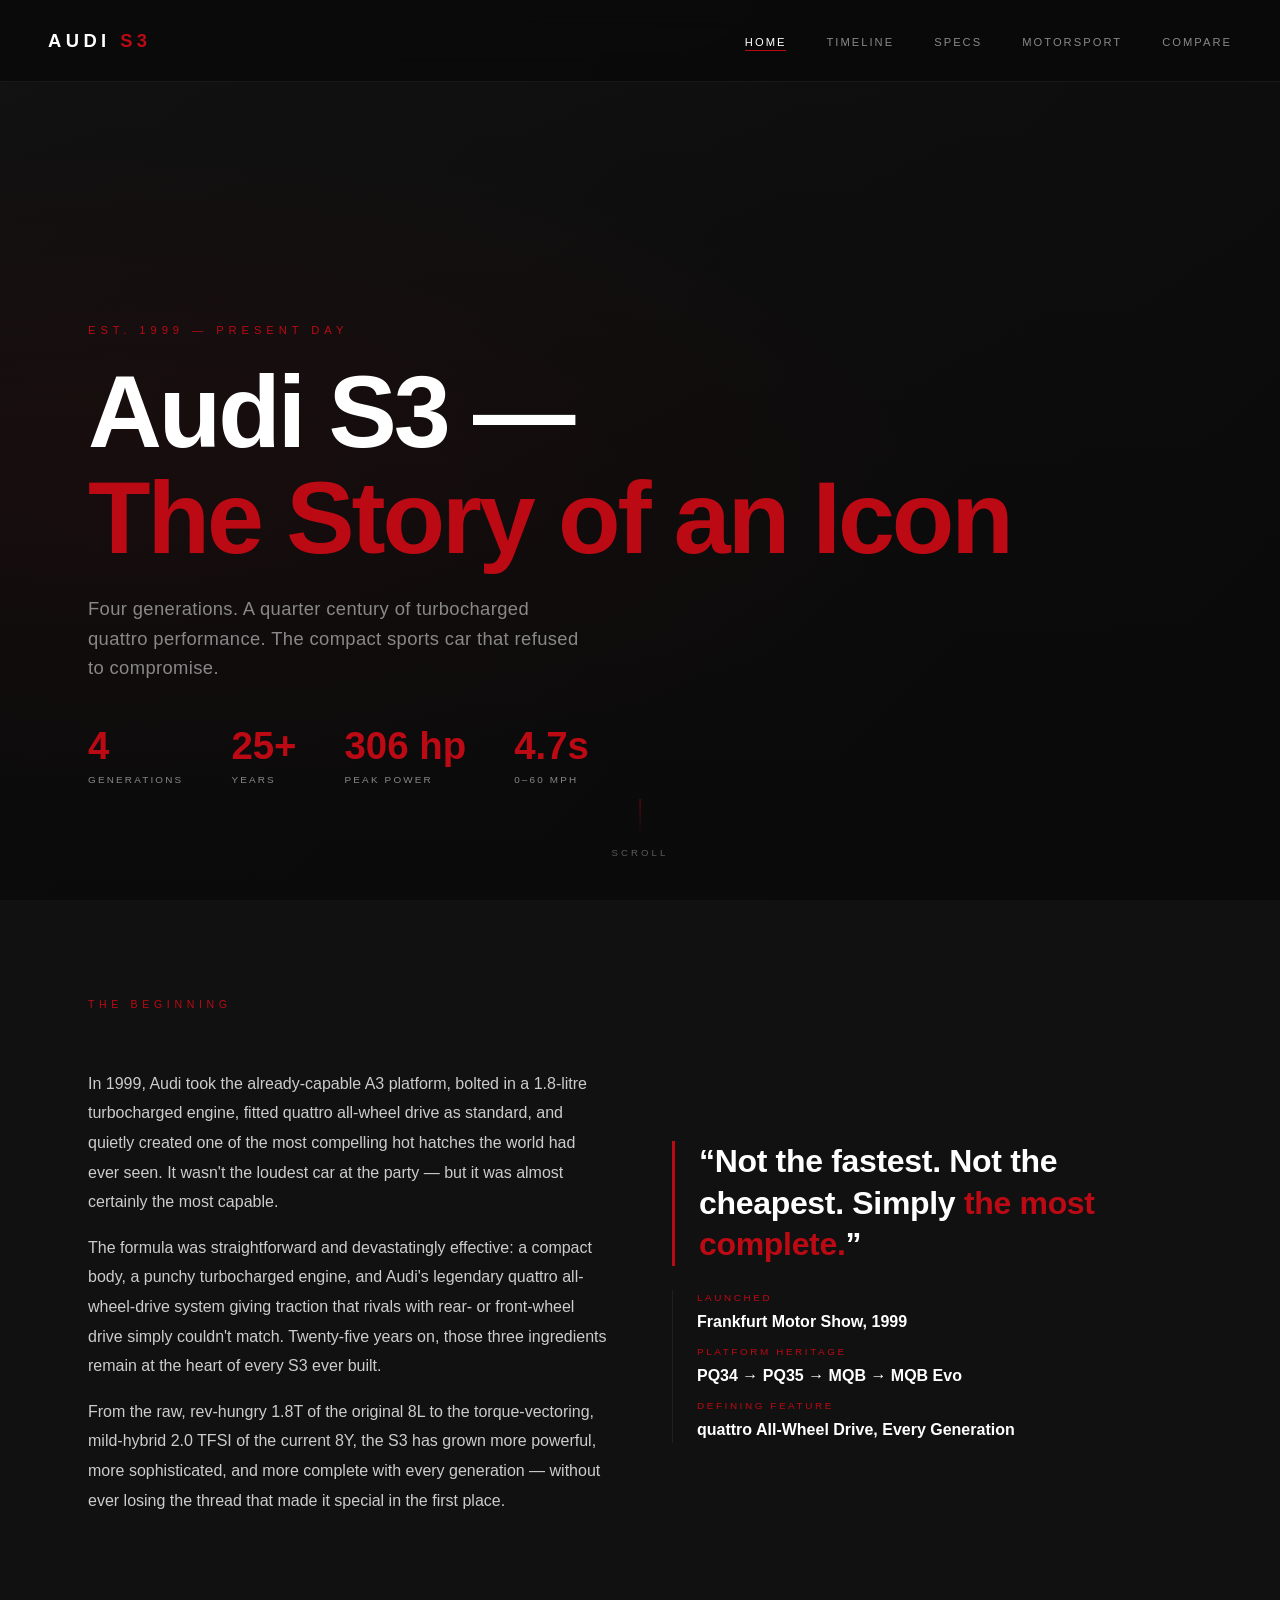
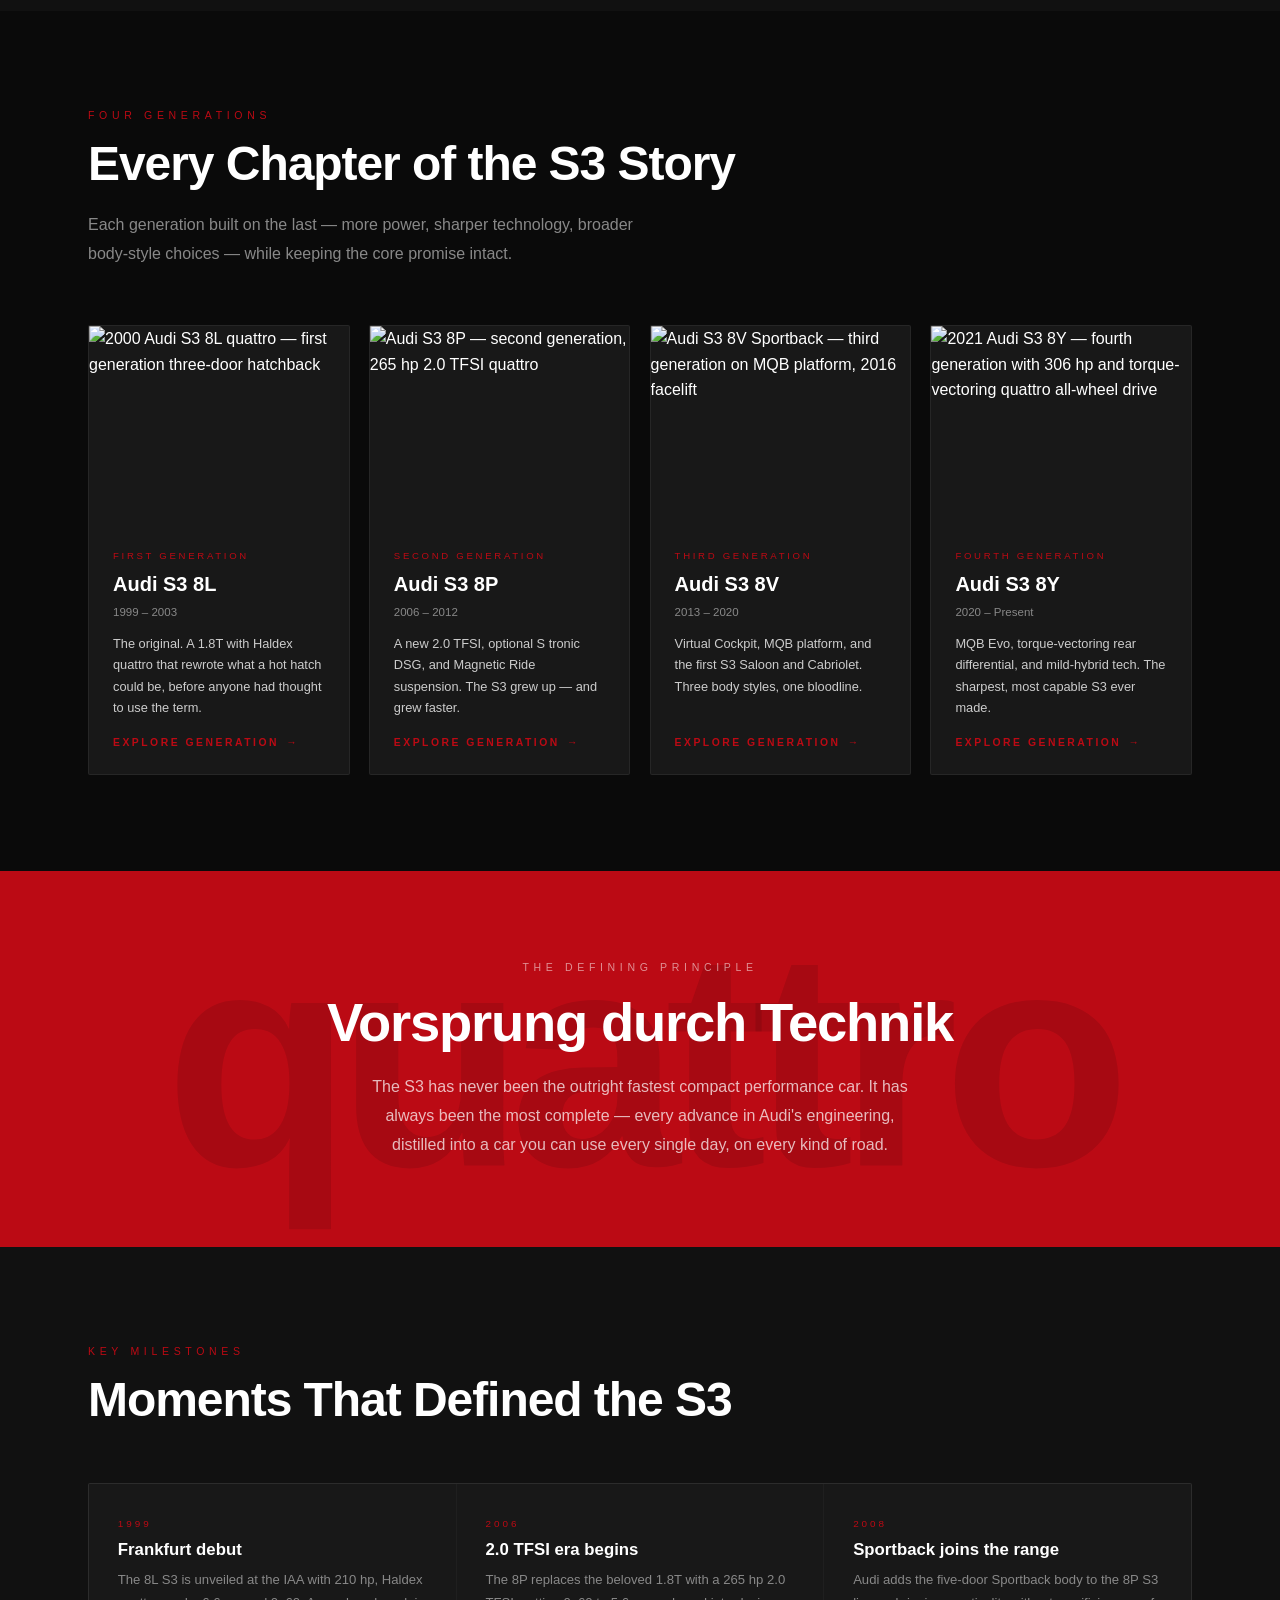
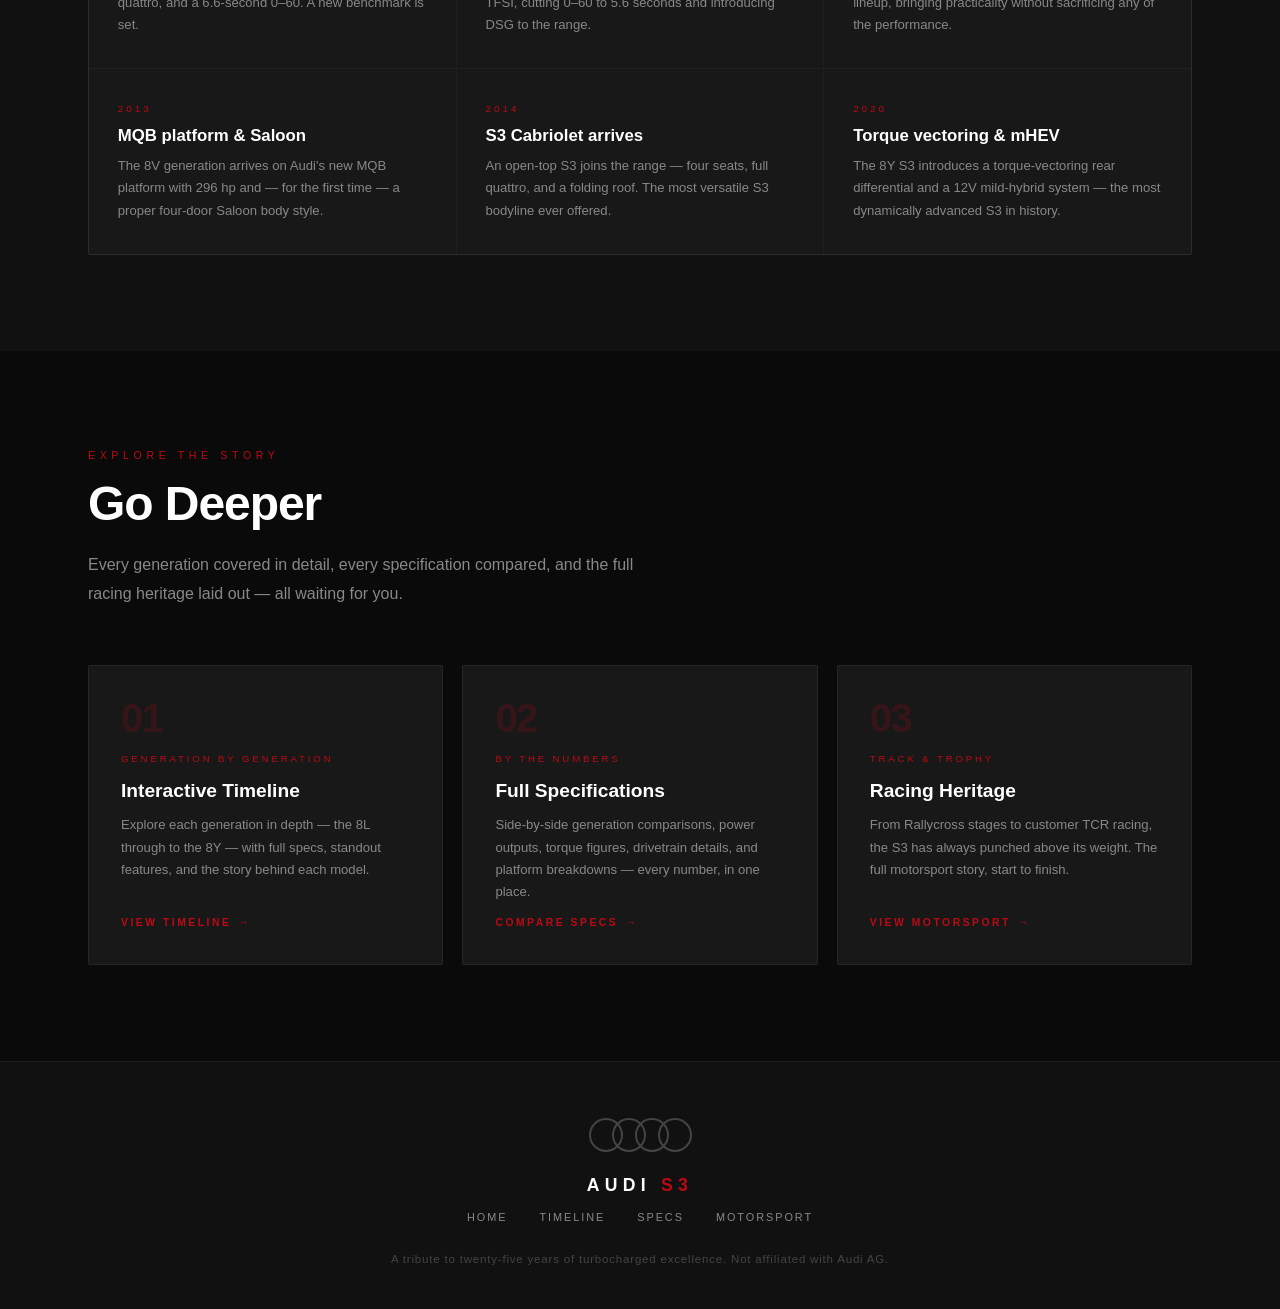
==== index.html @ 325605f8 "Initial upload" ====
<!DOCTYPE html>
<html lang="en">
<head>
  <meta charset="UTF-8" />
  <meta name="viewport" content="width=device-width, initial-scale=1.0" />
  <title>Audi S3 — The Story of an Icon</title>
  <meta name="description" content="Twenty-five years of turbocharged excellence. The complete history of the Audi S3 from the original 8L to the current 8Y generation." />
  <link rel="stylesheet" href="style.css" />
</head>
<body>

  <!-- ── Scroll Progress ── -->
  <div class="scroll-bar" id="scrollBar"></div>

  <!-- ── Navigation ── -->
  <nav class="nav" id="nav">
    <a href="index.html" class="nav-logo">Audi <span>S3</span></a>
    <ul class="nav-links">
      <li><a href="index.html">Home</a></li>
      <li><a href="timeline.html">Timeline</a></li>
      <li><a href="specs.html">Specs</a></li>
      <li><a href="motorsport.html">Motorsport</a></li>
      <li><a href="compare.html">Compare</a></li>
    </ul>
    <button class="nav-burger" id="burger" aria-label="Open navigation menu">
      <span></span><span></span><span></span>
    </button>
  </nav>

  <!-- ── Mobile Nav ── -->
  <div class="mobile-nav" id="mobileNav" role="dialog" aria-label="Navigation menu">
    <a href="index.html">Home</a>
    <a href="timeline.html">Timeline</a>
    <a href="specs.html">Specs</a>
    <a href="motorsport.html">Motorsport</a>
    <a href="compare.html">Compare</a>
  </div>

  <main>

    <!-- ══════════════════════════════════════════
         HERO
    ══════════════════════════════════════════ -->
    <section class="hero" aria-label="Hero section">

      <div class="hero-img-wrap">
        <img src="https://upload.wikimedia.org/wikipedia/commons/1/1f/Audi_S3_8Y_IMG_4079.jpg"
          alt="Audi S3 8Y — fourth-generation S3 photographed in profile, showing the sharp bodywork and muscular stance of the current model" />
      </div>

      <div class="hero-bg"></div>

      <div class="hero-content">
        <p class="hero-eyebrow">Est. 1999 &mdash; Present Day</p>
        <h1 class="hero-title">
          Audi S3 &mdash;<br>
          <em>The Story of an Icon</em>
        </h1>
        <p class="hero-sub">
          Four generations. A quarter century of turbocharged quattro performance.
          The compact sports car that refused to compromise.
        </p>
        <div class="hero-stats">
          <div class="stat">
            <span class="stat-val" data-count="4" data-suffix="">4</span>
            <span class="stat-lbl">Generations</span>
          </div>
          <div class="stat">
            <span class="stat-val">25+</span>
            <span class="stat-lbl">Years</span>
          </div>
          <div class="stat">
            <span class="stat-val" data-count="306" data-suffix=" hp">306 hp</span>
            <span class="stat-lbl">Peak Power</span>
          </div>
          <div class="stat">
            <span class="stat-val" data-count="4.7" data-suffix="s">4.7s</span>
            <span class="stat-lbl">0&ndash;60 mph</span>
          </div>
        </div>
      </div>

      <div class="hero-scroll" aria-hidden="true">
        <div class="hero-scroll-line"></div>
        Scroll
      </div>

    </section>


    <!-- ══════════════════════════════════════════
         INTRO
    ══════════════════════════════════════════ -->
    <section class="section section--dark">
      <div class="container">
        <div class="section-header">
          <p class="section-label">The Beginning</p>
        </div>
        <div class="intro-block">
          <div class="intro-text">
            <p>
              In 1999, Audi took the already-capable A3 platform, bolted in a 1.8-litre
              turbocharged engine, fitted quattro all-wheel drive as standard, and quietly
              created one of the most compelling hot hatches the world had ever seen. It
              wasn't the loudest car at the party — but it was almost certainly the most capable.
            </p>
            <p>
              The formula was straightforward and devastatingly effective: a compact body,
              a punchy turbocharged engine, and Audi's legendary quattro all-wheel-drive
              system giving traction that rivals with rear- or front-wheel drive simply
              couldn't match. Twenty-five years on, those three ingredients remain at the
              heart of every S3 ever built.
            </p>
            <p>
              From the raw, rev-hungry 1.8T of the original 8L to the torque-vectoring,
              mild-hybrid 2.0 TFSI of the current 8Y, the S3 has grown more powerful, more
              sophisticated, and more complete with every generation — without ever losing
              the thread that made it special in the first place.
            </p>
          </div>
          <div class="intro-accent">
            <blockquote class="intro-quote">
              &ldquo;Not the fastest. Not the cheapest. Simply
              <em>the most complete.</em>&rdquo;
            </blockquote>
            <div style="display:flex; flex-direction:column; gap:0.6rem; padding-left:1.5rem; border-left:1px solid var(--border);">
              <div>
                <p style="font-size:0.62rem;letter-spacing:0.26em;text-transform:uppercase;color:var(--red);margin-bottom:0.2rem;">Launched</p>
                <p style="font-size:1rem;font-weight:600;">Frankfurt Motor Show, 1999</p>
              </div>
              <div>
                <p style="font-size:0.62rem;letter-spacing:0.26em;text-transform:uppercase;color:var(--red);margin-bottom:0.2rem;">Platform Heritage</p>
                <p style="font-size:1rem;font-weight:600;">PQ34 &rarr; PQ35 &rarr; MQB &rarr; MQB Evo</p>
              </div>
              <div>
                <p style="font-size:0.62rem;letter-spacing:0.26em;text-transform:uppercase;color:var(--red);margin-bottom:0.2rem;">Defining Feature</p>
                <p style="font-size:1rem;font-weight:600;">quattro All-Wheel Drive, Every Generation</p>
              </div>
            </div>
          </div>
        </div>
      </div>
    </section>


    <!-- ══════════════════════════════════════════
         GENERATION OVERVIEW
    ══════════════════════════════════════════ -->
    <section class="section">
      <div class="container">
        <div class="section-header">
          <p class="section-label">Four Generations</p>
          <h2 class="section-title">Every Chapter of the S3 Story</h2>
          <p class="section-desc">
            Each generation built on the last — more power, sharper technology,
            broader body-style choices — while keeping the core promise intact.
          </p>
        </div>

        <div class="overview-grid">

          <!-- 8L -->
          <article class="overview-card">
            <div class="overview-card-img">
              <img src="https://upload.wikimedia.org/wikipedia/commons/5/52/2000_Audi_S3_%288L%29_quattro_3-door_hatchback_%282015-05-29%29_01.jpg"
                alt="2000 Audi S3 8L quattro — first generation three-door hatchback" />
            </div>
            <div class="overview-card-body">
              <p class="overview-card-gen">First Generation</p>
              <h3 class="overview-card-name">Audi S3 8L</h3>
              <p class="overview-card-years">1999 &ndash; 2003</p>
              <p class="overview-card-tagline">
                The original. A 1.8T with Haldex quattro that rewrote what a hot hatch could be, before anyone had thought to use the term.
              </p>
              <a href="timeline.html#gen-8l" class="btn-link">Explore generation</a>
            </div>
          </article>

          <!-- 8P -->
          <article class="overview-card">
            <div class="overview-card-img">
              <img src="https://upload.wikimedia.org/wikipedia/commons/e/ef/AudiS3_8P_front.jpg"
                alt="Audi S3 8P — second generation, 265 hp 2.0 TFSI quattro" />
            </div>
            <div class="overview-card-body">
              <p class="overview-card-gen">Second Generation</p>
              <h3 class="overview-card-name">Audi S3 8P</h3>
              <p class="overview-card-years">2006 &ndash; 2012</p>
              <p class="overview-card-tagline">
                A new 2.0 TFSI, optional S tronic DSG, and Magnetic Ride suspension. The S3 grew up — and grew faster.
              </p>
              <a href="timeline.html#gen-8p" class="btn-link">Explore generation</a>
            </div>
          </article>

          <!-- 8V -->
          <article class="overview-card">
            <div class="overview-card-img">
              <img src="https://upload.wikimedia.org/wikipedia/commons/3/3f/Audi_S3_Sportback_%288V%29_%E2%80%93_Frontansicht%2C_6._M%C3%A4rz_2016%2C_D%C3%BCsseldorf.jpg"
                alt="Audi S3 8V Sportback — third generation on MQB platform, 2016 facelift" />
            </div>
            <div class="overview-card-body">
              <p class="overview-card-gen">Third Generation</p>
              <h3 class="overview-card-name">Audi S3 8V</h3>
              <p class="overview-card-years">2013 &ndash; 2020</p>
              <p class="overview-card-tagline">
                Virtual Cockpit, MQB platform, and the first S3 Saloon and Cabriolet. Three body styles, one bloodline.
              </p>
              <a href="timeline.html#gen-8v" class="btn-link">Explore generation</a>
            </div>
          </article>

          <!-- 8Y -->
          <article class="overview-card">
            <div class="overview-card-img">
              <img src="https://upload.wikimedia.org/wikipedia/commons/b/b3/2021_Audi_S3_TFSi_Quattro.jpg"
                alt="2021 Audi S3 8Y — fourth generation with 306 hp and torque-vectoring quattro all-wheel drive" />
            </div>
            <div class="overview-card-body">
              <p class="overview-card-gen">Fourth Generation</p>
              <h3 class="overview-card-name">Audi S3 8Y</h3>
              <p class="overview-card-years">2020 &ndash; Present</p>
              <p class="overview-card-tagline">
                MQB Evo, torque-vectoring rear differential, and mild-hybrid tech. The sharpest, most capable S3 ever made.
              </p>
              <a href="timeline.html#gen-8y" class="btn-link">Explore generation</a>
            </div>
          </article>

        </div>
      </div>
    </section>


    <!-- ══════════════════════════════════════════
         RED BANNER
    ══════════════════════════════════════════ -->
    <div class="banner-red" data-word="quattro">
      <div class="container banner-inner">
        <p class="banner-eyebrow">The Defining Principle</p>
        <h2 class="banner-title">Vorsprung durch Technik</h2>
        <p class="banner-text">
          The S3 has never been the outright fastest compact performance car. It has
          always been the most complete — every advance in Audi's engineering, distilled
          into a car you can use every single day, on every kind of road.
        </p>
      </div>
    </div>


    <!-- ══════════════════════════════════════════
         KEY MILESTONES
    ══════════════════════════════════════════ -->
    <section class="section section--dark">
      <div class="container">
        <div class="section-header">
          <p class="section-label">Key Milestones</p>
          <h2 class="section-title">Moments That Defined the S3</h2>
        </div>

        <div style="display:grid; grid-template-columns:repeat(3,1fr); gap:1px; background:var(--border); border:1px solid var(--border); border-radius:2px; overflow:hidden;">

          <div style="background:var(--dark-2); padding:2rem 1.8rem;">
            <p style="font-size:0.62rem;letter-spacing:0.3em;text-transform:uppercase;color:var(--red);margin-bottom:0.5rem;">1999</p>
            <h3 style="font-size:1.05rem;font-weight:700;margin-bottom:0.5rem;line-height:1.3;">Frankfurt debut</h3>
            <p style="font-size:0.82rem;color:var(--grey);line-height:1.7;">The 8L S3 is unveiled at the IAA with 210 hp, Haldex quattro, and a 6.6-second 0–60. A new benchmark is set.</p>
          </div>

          <div style="background:var(--dark-2); padding:2rem 1.8rem;">
            <p style="font-size:0.62rem;letter-spacing:0.3em;text-transform:uppercase;color:var(--red);margin-bottom:0.5rem;">2006</p>
            <h3 style="font-size:1.05rem;font-weight:700;margin-bottom:0.5rem;line-height:1.3;">2.0 TFSI era begins</h3>
            <p style="font-size:0.82rem;color:var(--grey);line-height:1.7;">The 8P replaces the beloved 1.8T with a 265 hp 2.0 TFSI, cutting 0–60 to 5.6 seconds and introducing DSG to the range.</p>
          </div>

          <div style="background:var(--dark-2); padding:2rem 1.8rem;">
            <p style="font-size:0.62rem;letter-spacing:0.3em;text-transform:uppercase;color:var(--red);margin-bottom:0.5rem;">2008</p>
            <h3 style="font-size:1.05rem;font-weight:700;margin-bottom:0.5rem;line-height:1.3;">Sportback joins the range</h3>
            <p style="font-size:0.82rem;color:var(--grey);line-height:1.7;">Audi adds the five-door Sportback body to the 8P S3 lineup, bringing practicality without sacrificing any of the performance.</p>
          </div>

          <div style="background:var(--dark-2); padding:2rem 1.8rem;">
            <p style="font-size:0.62rem;letter-spacing:0.3em;text-transform:uppercase;color:var(--red);margin-bottom:0.5rem;">2013</p>
            <h3 style="font-size:1.05rem;font-weight:700;margin-bottom:0.5rem;line-height:1.3;">MQB platform &amp; Saloon</h3>
            <p style="font-size:0.82rem;color:var(--grey);line-height:1.7;">The 8V generation arrives on Audi's new MQB platform with 296 hp and — for the first time — a proper four-door Saloon body style.</p>
          </div>

          <div style="background:var(--dark-2); padding:2rem 1.8rem;">
            <p style="font-size:0.62rem;letter-spacing:0.3em;text-transform:uppercase;color:var(--red);margin-bottom:0.5rem;">2014</p>
            <h3 style="font-size:1.05rem;font-weight:700;margin-bottom:0.5rem;line-height:1.3;">S3 Cabriolet arrives</h3>
            <p style="font-size:0.82rem;color:var(--grey);line-height:1.7;">An open-top S3 joins the range — four seats, full quattro, and a folding roof. The most versatile S3 bodyline ever offered.</p>
          </div>

          <div style="background:var(--dark-2); padding:2rem 1.8rem;">
            <p style="font-size:0.62rem;letter-spacing:0.3em;text-transform:uppercase;color:var(--red);margin-bottom:0.5rem;">2020</p>
            <h3 style="font-size:1.05rem;font-weight:700;margin-bottom:0.5rem;line-height:1.3;">Torque vectoring &amp; mHEV</h3>
            <p style="font-size:0.82rem;color:var(--grey);line-height:1.7;">The 8Y S3 introduces a torque-vectoring rear differential and a 12V mild-hybrid system — the most dynamically advanced S3 in history.</p>
          </div>

        </div>
      </div>
    </section>


    <!-- ══════════════════════════════════════════
         EXPLORE MORE (CTAs)
    ══════════════════════════════════════════ -->
    <section class="section">
      <div class="container">
        <div class="section-header">
          <p class="section-label">Explore the Story</p>
          <h2 class="section-title">Go Deeper</h2>
          <p class="section-desc">
            Every generation covered in detail, every specification compared, and the full
            racing heritage laid out — all waiting for you.
          </p>
        </div>

        <div class="cta-grid">

          <a href="timeline.html" class="cta-card">
            <p class="cta-num">01</p>
            <p class="cta-label">Generation by Generation</p>
            <h3 class="cta-title">Interactive Timeline</h3>
            <p class="cta-desc">
              Explore each generation in depth — the 8L through to the 8Y — with full
              specs, standout features, and the story behind each model.
            </p>
            <span class="btn-link">View timeline</span>
          </a>

          <a href="specs.html" class="cta-card">
            <p class="cta-num">02</p>
            <p class="cta-label">By the Numbers</p>
            <h3 class="cta-title">Full Specifications</h3>
            <p class="cta-desc">
              Side-by-side generation comparisons, power outputs, torque figures,
              drivetrain details, and platform breakdowns — every number, in one place.
            </p>
            <span class="btn-link">Compare specs</span>
          </a>

          <a href="motorsport.html" class="cta-card">
            <p class="cta-num">03</p>
            <p class="cta-label">Track &amp; Trophy</p>
            <h3 class="cta-title">Racing Heritage</h3>
            <p class="cta-desc">
              From Rallycross stages to customer TCR racing, the S3 has always punched
              above its weight. The full motorsport story, start to finish.
            </p>
            <span class="btn-link">View motorsport</span>
          </a>

        </div>
      </div>
    </section>

  </main>


  <!-- ══════════════════════════════════════════
       FOOTER
  ══════════════════════════════════════════ -->
  <footer>
    <div class="container">
      <div class="rings" aria-label="Audi four-ring logo">
        <div class="ring"></div>
        <div class="ring"></div>
        <div class="ring"></div>
        <div class="ring"></div>
      </div>
      <p class="footer-logo">Audi <span>S3</span></p>
      <nav class="footer-nav" aria-label="Footer navigation">
        <a href="index.html">Home</a>
        <a href="timeline.html">Timeline</a>
        <a href="specs.html">Specs</a>
        <a href="motorsport.html">Motorsport</a>
      </nav>
      <p class="footer-copy">A tribute to twenty-five years of turbocharged excellence. Not affiliated with Audi AG.</p>
    </div>
  </footer>

  <script src="script.js"></script>
</body>
</html>
---- style.css ----
/* ============================================================
   AUDI S3 HISTORY — SHARED STYLESHEET
   ============================================================ */

/* Reset & Base
   ---------------------------------------------------------- */
*, *::before, *::after { margin: 0; padding: 0; box-sizing: border-box; }

:root {
  --black:      #0a0a0a;
  --dark-1:     #111111;
  --dark-2:     #181818;
  --dark-3:     #222222;
  --dark-4:     #2c2c2c;
  --white:      #ffffff;
  --off-white:  #e8e8e8;
  --grey-lt:    #cccccc;
  --grey:       #888888;
  --grey-dk:    #444444;
  --red:        #bb0a14;
  --red-hi:     #d4131f;
  --red-lo:     rgba(187,10,20,0.12);
  --red-border: rgba(187,10,20,0.35);
  --border:     rgba(255,255,255,0.06);
  --ease:       0.3s ease;
}

html { scroll-behavior: smooth; }

body {
  background: var(--black);
  color: var(--white);
  font-family: 'Helvetica Neue', Helvetica, Arial, sans-serif;
  line-height: 1.6;
  overflow-x: hidden;
  -webkit-font-smoothing: antialiased;
}

a    { color: inherit; text-decoration: none; }
ul   { list-style: none; }
img  { display: block; max-width: 100%; }
button { cursor: pointer; border: none; background: none; font-family: inherit; }

/* Scroll Progress Bar
   ---------------------------------------------------------- */
.scroll-bar {
  position: fixed;
  top: 0; left: 0;
  height: 2px;
  width: 0%;
  background: var(--red);
  z-index: 9999;
  transition: width 0.08s linear;
  pointer-events: none;
}

/* Navigation
   ---------------------------------------------------------- */
.nav {
  position: fixed;
  top: 0; left: 0; right: 0;
  z-index: 1000;
  display: flex;
  align-items: center;
  justify-content: space-between;
  padding: 1.6rem 3rem;
  background: rgba(10,10,10,0.88);
  backdrop-filter: blur(14px);
  -webkit-backdrop-filter: blur(14px);
  border-bottom: 1px solid var(--border);
  transition: padding var(--ease), background var(--ease);
}

.nav.scrolled {
  padding: 1rem 3rem;
  background: rgba(10,10,10,0.97);
}

.nav-logo {
  font-size: 1.15rem;
  font-weight: 700;
  letter-spacing: 0.24em;
  text-transform: uppercase;
}
.nav-logo span { color: var(--red); }

.nav-links {
  display: flex;
  align-items: center;
  gap: 2.5rem;
}

.nav-links a {
  font-size: 0.7rem;
  font-weight: 500;
  letter-spacing: 0.18em;
  text-transform: uppercase;
  color: var(--grey);
  position: relative;
  padding-bottom: 3px;
  transition: color var(--ease);
}
.nav-links a::after {
  content: '';
  position: absolute;
  bottom: 0; left: 0;
  width: 0; height: 1px;
  background: var(--red);
  transition: width var(--ease);
}
.nav-links a:hover,
.nav-links a.active { color: var(--white); }
.nav-links a:hover::after,
.nav-links a.active::after { width: 100%; }

/* Hamburger
   ---------------------------------------------------------- */
.nav-burger {
  display: none;
  flex-direction: column;
  gap: 5px;
  padding: 6px;
}
.nav-burger span {
  display: block;
  width: 22px; height: 2px;
  background: var(--white);
  transition: transform var(--ease), opacity var(--ease);
}
.nav-burger.open span:nth-child(1) { transform: translateY(7px) rotate(45deg); }
.nav-burger.open span:nth-child(2) { opacity: 0; }
.nav-burger.open span:nth-child(3) { transform: translateY(-7px) rotate(-45deg); }

/* Mobile Nav
   ---------------------------------------------------------- */
.mobile-nav {
  display: none;
  position: fixed;
  inset: 0;
  z-index: 998;
  background: rgba(10,10,10,0.98);
  flex-direction: column;
  align-items: center;
  justify-content: center;
  gap: 2rem;
}
.mobile-nav.open { display: flex; }
.mobile-nav a {
  font-size: 1.5rem;
  font-weight: 700;
  letter-spacing: 0.22em;
  text-transform: uppercase;
  color: var(--grey-lt);
  transition: color var(--ease);
}
.mobile-nav a:hover,
.mobile-nav a.active { color: var(--red); }

/* Full-Viewport Hero (index only)
   ---------------------------------------------------------- */
.hero {
  min-height: 100svh;
  display: flex;
  flex-direction: column;
  justify-content: flex-end;
  position: relative;
  overflow: hidden;
  padding-bottom: 7rem;
}

.hero-bg {
  position: absolute; inset: 0;
  background:
    linear-gradient(to bottom, rgba(10,10,10,0.15) 0%, rgba(10,10,10,0.88) 100%),
    radial-gradient(ellipse at 12% 55%, rgba(187,10,20,0.14) 0%, transparent 52%),
    linear-gradient(135deg, #141414 0%, #0a0a0a 100%);
}

.hero-img-wrap {
  position: absolute; inset: 0;
  overflow: hidden;
}

.hero-img-placeholder {
  width: 100%; height: 100%;
  background: linear-gradient(135deg, #1c1c1c 0%, #0d0d0d 100%);
  display: flex;
  align-items: center;
  justify-content: center;
}
.hero-img-placeholder::before {
  content: 'S3';
  font-size: clamp(14rem, 36vw, 32rem);
  font-weight: 900;
  color: rgba(255,255,255,0.022);
  letter-spacing: -0.06em;
  line-height: 1;
  user-select: none;
  pointer-events: none;
}

.hero-content {
  position: relative;
  z-index: 2;
  max-width: 1200px;
  margin: 0 auto;
  padding: 0 3rem;
  width: 100%;
}

.hero-eyebrow {
  font-size: 0.7rem;
  letter-spacing: 0.44em;
  text-transform: uppercase;
  color: var(--red);
  margin-bottom: 1.2rem;
  opacity: 0;
  transform: translateY(14px);
  animation: fadeUp 0.65s ease 0.4s forwards;
}

.hero-title {
  font-size: clamp(2.8rem, 8vw, 7rem);
  font-weight: 700;
  letter-spacing: -0.03em;
  line-height: 1.04;
  margin-bottom: 1.4rem;
  opacity: 0;
  transform: translateY(14px);
  animation: fadeUp 0.65s ease 0.55s forwards;
}
.hero-title em {
  font-style: normal;
  color: var(--red);
}

.hero-sub {
  font-size: clamp(0.9rem, 1.8vw, 1.15rem);
  color: var(--grey);
  max-width: 500px;
  font-weight: 300;
  letter-spacing: 0.02em;
  margin-bottom: 2.8rem;
  opacity: 0;
  transform: translateY(14px);
  animation: fadeUp 0.65s ease 0.7s forwards;
}

.hero-stats {
  display: flex;
  gap: 3rem;
  opacity: 0;
  transform: translateY(14px);
  animation: fadeUp 0.65s ease 0.85s forwards;
}
.stat { display: flex; flex-direction: column; }
.stat-val {
  font-size: 2.4rem;
  font-weight: 700;
  color: var(--red);
  line-height: 1;
}
.stat-lbl {
  font-size: 0.62rem;
  letter-spacing: 0.22em;
  text-transform: uppercase;
  color: var(--grey);
  margin-top: 0.4rem;
}

.hero-scroll {
  position: absolute;
  bottom: 2.5rem;
  left: 50%;
  transform: translateX(-50%);
  display: flex;
  flex-direction: column;
  align-items: center;
  gap: 8px;
  font-size: 0.6rem;
  letter-spacing: 0.32em;
  text-transform: uppercase;
  color: var(--grey);
  z-index: 2;
  opacity: 0;
  animation: fadeIn 0.6s ease 1.4s forwards;
}
.hero-scroll-line {
  width: 1px; height: 38px;
  background: linear-gradient(to bottom, var(--red), transparent);
  animation: linePulse 2.2s ease-in-out 2s infinite;
}

/* Sub-Page Hero
   ---------------------------------------------------------- */
.page-hero {
  padding: 10rem 0 5rem;
  position: relative;
  overflow: hidden;
  background: var(--dark-1);
  border-bottom: 1px solid var(--border);
}
.page-hero::after {
  content: '';
  position: absolute;
  bottom: 0; left: 0; right: 0;
  height: 1px;
  background: linear-gradient(to right, transparent, var(--red-border), transparent);
}
.page-hero-bg {
  position: absolute; inset: 0;
  background: radial-gradient(ellipse at 80% 50%, var(--red-lo) 0%, transparent 60%);
}
.page-hero-content {
  position: relative;
  z-index: 1;
  max-width: 1200px;
  margin: 0 auto;
  padding: 0 3rem;
}
.page-hero-eyebrow {
  font-size: 0.68rem;
  letter-spacing: 0.44em;
  text-transform: uppercase;
  color: var(--red);
  margin-bottom: 1rem;
}
.page-hero-title {
  font-size: clamp(2.2rem, 5vw, 4.5rem);
  font-weight: 700;
  letter-spacing: -0.025em;
  line-height: 1.08;
  margin-bottom: 1rem;
}
.page-hero-sub {
  font-size: 1rem;
  color: var(--grey);
  max-width: 540px;
  font-weight: 300;
  line-height: 1.7;
}

/* Sections & Layout
   ---------------------------------------------------------- */
.section { padding: 6rem 0; }
.section--dark    { background: var(--dark-1); }
.section--darker  { background: var(--dark-2); }

.container {
  max-width: 1200px;
  margin: 0 auto;
  padding: 0 3rem;
}

.section-label {
  font-size: 0.66rem;
  letter-spacing: 0.44em;
  text-transform: uppercase;
  color: var(--red);
  margin-bottom: 0.8rem;
}
.section-title {
  font-size: clamp(1.8rem, 4vw, 3rem);
  font-weight: 700;
  letter-spacing: -0.022em;
  line-height: 1.12;
  margin-bottom: 1.2rem;
}
.section-desc {
  font-size: 1rem;
  color: var(--grey);
  max-width: 580px;
  line-height: 1.85;
  font-weight: 300;
}
.section-header { margin-bottom: 3.5rem; }
.section-header--center { text-align: center; }
.section-header--center .section-desc { margin: 0 auto; }

.divider {
  height: 1px;
  background: linear-gradient(to right, transparent, var(--red-border), transparent);
  margin: 4rem 0;
}

/* Image Placeholders
   ---------------------------------------------------------- */
.img-placeholder {
  width: 100%; height: 100%;
  background: linear-gradient(145deg, var(--dark-3) 0%, var(--dark-2) 100%);
  display: flex;
  flex-direction: column;
  align-items: center;
  justify-content: center;
  gap: 0.6rem;
  padding: 1.5rem;
  text-align: center;
}
.img-placeholder-gen {
  font-size: 4rem;
  font-weight: 900;
  color: rgba(187,10,20,0.16);
  letter-spacing: 0.06em;
  line-height: 1;
}
.img-placeholder-label {
  font-size: 0.65rem;
  letter-spacing: 0.14em;
  color: var(--dark-4);
  line-height: 1.5;
  max-width: 180px;
}

/* Generation Cards (timeline.html)
   ---------------------------------------------------------- */
.gen-cards { display: grid; gap: 3rem; }

.gen-card {
  display: grid;
  grid-template-columns: 1fr 1fr;
  background: var(--dark-2);
  border: 1px solid var(--border);
  border-radius: 2px;
  overflow: hidden;
  opacity: 0;
  transform: translateY(36px);
  transition: opacity 0.55s ease, transform 0.55s ease, border-color var(--ease);
}
.gen-card.visible { opacity: 1; transform: translateY(0); }
.gen-card:hover   { border-color: var(--red-border); }

.gen-card--flip .gen-card-img  { order: 2; }
.gen-card--flip .gen-card-body { order: 1; }

.gen-card-img {
  position: relative;
  height: 440px;
  overflow: hidden;
}
.gen-card-img::after {
  content: '';
  position: absolute; inset: 0;
  background: linear-gradient(to right, transparent 55%, var(--dark-2) 100%);
  pointer-events: none;
}
.gen-card--flip .gen-card-img::after {
  background: linear-gradient(to left, transparent 55%, var(--dark-2) 100%);
}

.gen-card-body {
  padding: 3rem;
  display: flex;
  flex-direction: column;
  justify-content: center;
}

.gen-badge {
  display: inline-block;
  padding: 0.22rem 0.65rem;
  background: var(--red);
  color: var(--white);
  font-size: 0.6rem;
  font-weight: 700;
  letter-spacing: 0.22em;
  text-transform: uppercase;
  margin-bottom: 1.4rem;
  width: fit-content;
  border-radius: 1px;
}
.gen-years {
  font-size: 0.68rem;
  letter-spacing: 0.18em;
  text-transform: uppercase;
  color: var(--grey);
  margin-bottom: 0.35rem;
}
.gen-name {
  font-size: 2.2rem;
  font-weight: 700;
  letter-spacing: -0.02em;
  line-height: 1.08;
  margin-bottom: 0.3rem;
}
.gen-tagline {
  font-size: 0.88rem;
  color: var(--grey);
  font-style: italic;
  margin-bottom: 1.8rem;
}

.specs-grid {
  display: grid;
  grid-template-columns: repeat(2, 1fr);
  gap: 0.7rem;
  margin-bottom: 1.8rem;
}
.spec-block {
  background: var(--dark-3);
  padding: 0.85rem 1rem;
  border-left: 2px solid var(--red);
  border-radius: 1px;
}
.spec-block-label {
  font-size: 0.58rem;
  letter-spacing: 0.22em;
  text-transform: uppercase;
  color: var(--grey);
  margin-bottom: 0.22rem;
}
.spec-block-val {
  font-size: 0.95rem;
  font-weight: 700;
  color: var(--white);
}

.feat-list { display: flex; flex-direction: column; gap: 0.42rem; }
.feat-list li {
  font-size: 0.83rem;
  color: var(--grey-lt);
  display: flex;
  align-items: flex-start;
  gap: 0.7rem;
  line-height: 1.5;
}
.feat-list li::before {
  content: '';
  flex-shrink: 0;
  width: 3px; height: 3px;
  border-radius: 50%;
  background: var(--red);
  margin-top: 0.52em;
}

/* Sticky Timeline Nav (timeline.html)
   ---------------------------------------------------------- */
.timeline-nav {
  position: sticky;
  top: 62px;
  z-index: 100;
  background: rgba(10,10,10,0.92);
  backdrop-filter: blur(14px);
  -webkit-backdrop-filter: blur(14px);
  border-bottom: 1px solid var(--border);
  padding: 1.1rem 0;
  margin-bottom: 3rem;
}
.timeline-nav-inner {
  max-width: 1200px;
  margin: 0 auto;
  padding: 0 3rem;
  display: flex;
  position: relative;
}
.timeline-nav-inner::before {
  content: '';
  position: absolute;
  top: 50%;
  left: 3rem; right: 3rem;
  height: 1px;
  background: var(--dark-4);
  transform: translateY(-50%);
}
.t-node {
  display: flex;
  flex-direction: column;
  align-items: center;
  flex: 1;
  cursor: pointer;
  position: relative;
  gap: 0.4rem;
}
.t-node-dot {
  width: 11px; height: 11px;
  border-radius: 50%;
  border: 2px solid var(--grey-dk);
  background: var(--dark-3);
  z-index: 1;
  transition: border-color var(--ease), background var(--ease), box-shadow var(--ease);
}
.t-node.active .t-node-dot,
.t-node:hover .t-node-dot {
  border-color: var(--red);
  background: var(--red);
  box-shadow: 0 0 14px rgba(187,10,20,0.45);
}
.t-node-label {
  font-size: 0.6rem;
  letter-spacing: 0.14em;
  text-transform: uppercase;
  color: var(--grey);
  white-space: nowrap;
  transition: color var(--ease);
}
.t-node.active .t-node-label,
.t-node:hover .t-node-label { color: var(--white); }

/* Overview Cards (index.html)
   ---------------------------------------------------------- */
.overview-grid {
  display: grid;
  grid-template-columns: repeat(4, 1fr);
  gap: 1.2rem;
}
.overview-card {
  background: var(--dark-2);
  border: 1px solid var(--border);
  border-radius: 2px;
  overflow: hidden;
  display: flex;
  flex-direction: column;
  opacity: 0;
  transform: translateY(28px);
  transition: opacity 0.5s ease, transform 0.5s ease, border-color var(--ease);
}
.overview-card.visible  { opacity: 1; transform: translateY(0); }
.overview-card:hover    { border-color: var(--red-border); transform: translateY(-4px) !important; }

.overview-card-img {
  height: 200px;
  overflow: hidden;
  position: relative;
}
.overview-card-body {
  padding: 1.4rem 1.5rem;
  flex: 1;
  display: flex;
  flex-direction: column;
}
.overview-card-gen {
  font-size: 0.6rem;
  letter-spacing: 0.28em;
  text-transform: uppercase;
  color: var(--red);
  margin-bottom: 0.25rem;
}
.overview-card-name {
  font-size: 1.25rem;
  font-weight: 700;
  margin-bottom: 0.2rem;
}
.overview-card-years {
  font-size: 0.72rem;
  color: var(--grey);
  margin-bottom: 0.75rem;
}
.overview-card-tagline {
  font-size: 0.8rem;
  color: var(--grey-lt);
  line-height: 1.65;
  flex: 1;
  margin-bottom: 1.1rem;
}
.btn-link {
  display: inline-flex;
  align-items: center;
  gap: 0.45rem;
  font-size: 0.65rem;
  letter-spacing: 0.24em;
  text-transform: uppercase;
  color: var(--red);
  font-weight: 600;
  transition: gap var(--ease), color var(--ease);
}
.btn-link::after { content: '→'; transition: transform var(--ease); }
.btn-link:hover  { color: var(--red-hi); gap: 0.75rem; }

/* Moment Cards (motorsport.html)
   ---------------------------------------------------------- */
.moments-grid {
  display: grid;
  grid-template-columns: repeat(3, 1fr);
  gap: 1.4rem;
}
.moment-card {
  background: var(--dark-2);
  border: 1px solid var(--border);
  border-radius: 2px;
  overflow: hidden;
  opacity: 0;
  transform: translateY(28px);
  transition: opacity 0.55s ease, transform 0.55s ease, border-color var(--ease);
}
.moment-card.visible { opacity: 1; transform: translateY(0); }
.moment-card:hover   { border-color: var(--red-border); }

.moment-card-img {
  height: 185px;
  position: relative;
  overflow: hidden;
}
.moment-card-body { padding: 1.4rem 1.5rem; }
.moment-tag {
  font-size: 0.6rem;
  letter-spacing: 0.28em;
  text-transform: uppercase;
  color: var(--red);
  margin-bottom: 0.45rem;
}
.moment-title {
  font-size: 1rem;
  font-weight: 700;
  margin-bottom: 0.55rem;
  line-height: 1.3;
}
.moment-desc {
  font-size: 0.8rem;
  color: var(--grey);
  line-height: 1.72;
}

/* Comparison Table (specs.html)
   ---------------------------------------------------------- */
.table-wrap {
  overflow-x: auto;
  border-radius: 2px;
  border: 1px solid var(--border);
}
.spec-table {
  width: 100%;
  border-collapse: collapse;
  font-size: 0.875rem;
}
.spec-table thead th {
  padding: 1.1rem 1.4rem;
  text-align: left;
  font-size: 0.64rem;
  letter-spacing: 0.22em;
  text-transform: uppercase;
  color: var(--white);
  background: var(--dark-3);
  border-bottom: 2px solid var(--red);
  white-space: nowrap;
}
.spec-table thead th:first-child { color: var(--grey); }
.spec-table tbody td {
  padding: 0.95rem 1.4rem;
  border-bottom: 1px solid var(--border);
  color: var(--grey-lt);
}
.spec-table tbody td:first-child {
  font-weight: 600;
  color: var(--grey);
  background: var(--dark-3);
  font-size: 0.76rem;
  letter-spacing: 0.07em;
  text-transform: uppercase;
  white-space: nowrap;
}
.spec-table tbody tr:hover td { background: rgba(187,10,20,0.04); }
.spec-table tbody tr:hover td:first-child { background: var(--dark-3); }
.spec-table tbody tr:last-child td { border-bottom: none; }
.cell-hi { color: var(--red) !important; font-weight: 700; }

/* Spec Deep-Dive Cards (specs.html)
   ---------------------------------------------------------- */
.spec-deep-grid {
  display: grid;
  grid-template-columns: repeat(2, 1fr);
  gap: 1.4rem;
  margin-top: 3rem;
}
.spec-deep-card {
  background: var(--dark-2);
  border: 1px solid var(--border);
  border-radius: 2px;
  padding: 2rem;
  opacity: 0;
  transform: translateY(26px);
  transition: opacity 0.5s ease, transform 0.5s ease, border-color var(--ease);
}
.spec-deep-card.visible { opacity: 1; transform: translateY(0); }
.spec-deep-card:hover   { border-color: var(--red-border); }

.spec-deep-head {
  display: flex;
  align-items: flex-end;
  justify-content: space-between;
  margin-bottom: 1.4rem;
  padding-bottom: 1rem;
  border-bottom: 1px solid var(--border);
}
.spec-deep-gen {
  font-size: 0.6rem;
  letter-spacing: 0.3em;
  text-transform: uppercase;
  color: var(--red);
  margin-bottom: 0.2rem;
}
.spec-deep-name {
  font-size: 1.45rem;
  font-weight: 700;
}
.spec-deep-years {
  font-size: 0.72rem;
  color: var(--grey);
}
.spec-rows { display: flex; flex-direction: column; }
.spec-row {
  display: flex;
  justify-content: space-between;
  align-items: baseline;
  padding: 0.55rem 0;
  border-bottom: 1px solid rgba(255,255,255,0.03);
  font-size: 0.875rem;
}
.spec-row:last-child { border-bottom: none; }
.spec-row-key {
  color: var(--grey);
  font-size: 0.76rem;
  letter-spacing: 0.04em;
}
.spec-row-val { color: var(--white); font-weight: 600; text-align: right; }

/* Red Banner
   ---------------------------------------------------------- */
.banner-red {
  background: var(--red);
  padding: 5.5rem 0;
  text-align: center;
  position: relative;
  overflow: hidden;
}
.banner-red::before {
  content: attr(data-word);
  position: absolute;
  font-size: clamp(8rem, 24vw, 22rem);
  font-weight: 900;
  color: rgba(0,0,0,0.11);
  left: 50%; top: 50%;
  transform: translate(-50%, -50%);
  letter-spacing: -0.05em;
  line-height: 1;
  white-space: nowrap;
  pointer-events: none;
  user-select: none;
}
.banner-inner { position: relative; z-index: 1; }
.banner-eyebrow {
  font-size: 0.66rem;
  letter-spacing: 0.44em;
  text-transform: uppercase;
  color: rgba(255,255,255,0.55);
  margin-bottom: 1.1rem;
}
.banner-title {
  font-size: clamp(1.8rem, 4.5vw, 3.4rem);
  font-weight: 700;
  color: var(--white);
  letter-spacing: -0.022em;
  margin-bottom: 1.2rem;
  line-height: 1.08;
}
.banner-text {
  font-size: 1rem;
  color: rgba(255,255,255,0.72);
  max-width: 540px;
  margin: 0 auto;
  line-height: 1.82;
  font-weight: 300;
}

/* CTA Cards (index.html)
   ---------------------------------------------------------- */
.cta-grid {
  display: grid;
  grid-template-columns: repeat(3, 1fr);
  gap: 1.2rem;
}
.cta-card {
  background: var(--dark-2);
  border: 1px solid var(--border);
  border-radius: 2px;
  padding: 2rem;
  display: flex;
  flex-direction: column;
  gap: 0.8rem;
  opacity: 0;
  transform: translateY(24px);
  transition: opacity 0.5s ease, transform 0.5s ease, border-color var(--ease);
}
.cta-card.visible { opacity: 1; transform: translateY(0); }
.cta-card:hover   { border-color: var(--red-border); transform: translateY(-3px) !important; }

.cta-num {
  font-size: 2.5rem;
  font-weight: 900;
  color: rgba(187,10,20,0.18);
  line-height: 1;
  letter-spacing: -0.04em;
}
.cta-label {
  font-size: 0.6rem;
  letter-spacing: 0.3em;
  text-transform: uppercase;
  color: var(--red);
}
.cta-title {
  font-size: 1.2rem;
  font-weight: 700;
  line-height: 1.2;
}
.cta-desc {
  font-size: 0.82rem;
  color: var(--grey);
  line-height: 1.68;
  flex: 1;
}

/* Racing Timeline (motorsport.html)
   ---------------------------------------------------------- */
.race-timeline {
  display: flex;
  flex-direction: column;
  position: relative;
  padding-left: 2rem;
}
.race-timeline::before {
  content: '';
  position: absolute;
  left: 0; top: 0; bottom: 0;
  width: 1px;
  background: linear-gradient(to bottom, var(--red), var(--dark-4) 60%, var(--red));
}
.race-event {
  position: relative;
  padding: 0 0 2.5rem 2rem;
  opacity: 0;
  transform: translateX(-18px);
  transition: opacity 0.5s ease, transform 0.5s ease;
}
.race-event.visible { opacity: 1; transform: translateX(0); }
.race-event::before {
  content: '';
  position: absolute;
  left: -4px; top: 0.35rem;
  width: 8px; height: 8px;
  border-radius: 50%;
  background: var(--red);
  border: 2px solid var(--black);
  box-shadow: 0 0 10px rgba(187,10,20,0.5);
}
.race-year {
  font-size: 0.63rem;
  letter-spacing: 0.26em;
  text-transform: uppercase;
  color: var(--red);
  margin-bottom: 0.3rem;
}
.race-title {
  font-size: 1.08rem;
  font-weight: 700;
  margin-bottom: 0.4rem;
}
.race-desc {
  font-size: 0.82rem;
  color: var(--grey);
  max-width: 580px;
  line-height: 1.75;
}

/* Intro Text Block (index.html)
   ---------------------------------------------------------- */
.intro-block {
  display: grid;
  grid-template-columns: 1fr 1fr;
  gap: 4rem;
  align-items: center;
}
.intro-text p {
  font-size: 1rem;
  color: var(--grey-lt);
  line-height: 1.85;
  font-weight: 300;
}
.intro-text p + p { margin-top: 1rem; }
.intro-accent {
  display: flex;
  flex-direction: column;
  gap: 1.5rem;
}
.intro-quote {
  font-size: clamp(1.4rem, 2.5vw, 2rem);
  font-weight: 700;
  line-height: 1.3;
  letter-spacing: -0.01em;
  border-left: 3px solid var(--red);
  padding-left: 1.5rem;
}
.intro-quote em { font-style: normal; color: var(--red); }

/* Audi Rings
   ---------------------------------------------------------- */
.rings {
  display: flex;
  justify-content: center;
  align-items: center;
  margin-bottom: 1.2rem;
}
.ring {
  width: 34px; height: 34px;
  border-radius: 50%;
  border: 2.5px solid var(--grey-dk);
  flex-shrink: 0;
}
.ring + .ring { margin-left: -11px; }

/* Footer
   ---------------------------------------------------------- */
footer {
  background: var(--dark-1);
  border-top: 1px solid var(--border);
  padding: 3.5rem 0 2.5rem;
  text-align: center;
}
.footer-logo {
  font-size: 1.1rem;
  font-weight: 700;
  letter-spacing: 0.3em;
  text-transform: uppercase;
  margin-bottom: 0.6rem;
}
.footer-logo span { color: var(--red); }
.footer-nav {
  display: flex;
  justify-content: center;
  gap: 2rem;
  margin-bottom: 1.5rem;
}
.footer-nav a {
  font-size: 0.68rem;
  letter-spacing: 0.18em;
  text-transform: uppercase;
  color: var(--grey);
  transition: color var(--ease);
}
.footer-nav a:hover { color: var(--white); }
.footer-copy {
  font-size: 0.72rem;
  color: var(--grey-dk);
  letter-spacing: 0.07em;
}

/* Card & hero images
   ---------------------------------------------------------- */
.gen-card-img img,
.overview-card-img img,
.moment-card-img img {
  width: 100%;
  height: 100%;
  object-fit: cover;
  object-position: center;
  display: block;
  transition: transform 0.55s ease;
}
.gen-card:hover .gen-card-img img,
.overview-card:hover .overview-card-img img,
.moment-card:hover .moment-card-img img {
  transform: scale(1.04);
}
.hero-img-wrap img {
  width: 100%;
  height: 100%;
  object-fit: cover;
  object-position: center 35%;
  display: block;
}

/* Keyframes
   ---------------------------------------------------------- */
@keyframes fadeUp {
  to { opacity: 1; transform: translateY(0); }
}
@keyframes fadeIn {
  to { opacity: 0.65; }
}
@keyframes linePulse {
  0%, 100% { opacity: 0.55; transform: scaleY(1); }
  50%       { opacity: 1;    transform: scaleY(0.72); }
}

/* ── Responsive ────────────────────────────────────────────── */
@media (max-width: 1080px) {
  .overview-grid        { grid-template-columns: repeat(2, 1fr); }
  .spec-deep-grid       { grid-template-columns: 1fr; }
}

@media (max-width: 820px) {
  .nav          { padding: 1.2rem 1.5rem; }
  .nav.scrolled { padding: 0.85rem 1.5rem; }
  .nav-links    { display: none; }
  .nav-burger   { display: flex; }

  .container           { padding: 0 1.5rem; }
  .hero-content        { padding: 0 1.5rem; }
  .page-hero-content   { padding: 0 1.5rem; }
  .timeline-nav-inner  { padding: 0 1.5rem; }
  .timeline-nav-inner::before { left: 1.5rem; right: 1.5rem; }

  .hero-stats { gap: 1.8rem; flex-wrap: wrap; }

  .gen-card { grid-template-columns: 1fr; }
  .gen-card--flip .gen-card-img  { order: 0; }
  .gen-card--flip .gen-card-body { order: 0; }
  .gen-card-img { height: 250px; }
  .gen-card-img::after,
  .gen-card--flip .gen-card-img::after {
    background: linear-gradient(to bottom, transparent 55%, var(--dark-2) 100%) !important;
  }
  .gen-card-body { padding: 2rem 1.5rem; }

  .moments-grid { grid-template-columns: repeat(2, 1fr); }
  .cta-grid     { grid-template-columns: 1fr; }
  .intro-block  { grid-template-columns: 1fr; gap: 2rem; }
}

@media (max-width: 560px) {
  .section { padding: 4rem 0; }
  .overview-grid  { grid-template-columns: 1fr; }
  .moments-grid   { grid-template-columns: 1fr; }
  .specs-grid     { grid-template-columns: 1fr; }
  .hero-stats     { gap: 1.4rem; }
  .stat-val       { font-size: 1.9rem; }
  .banner-red     { padding: 3.5rem 0; }
}
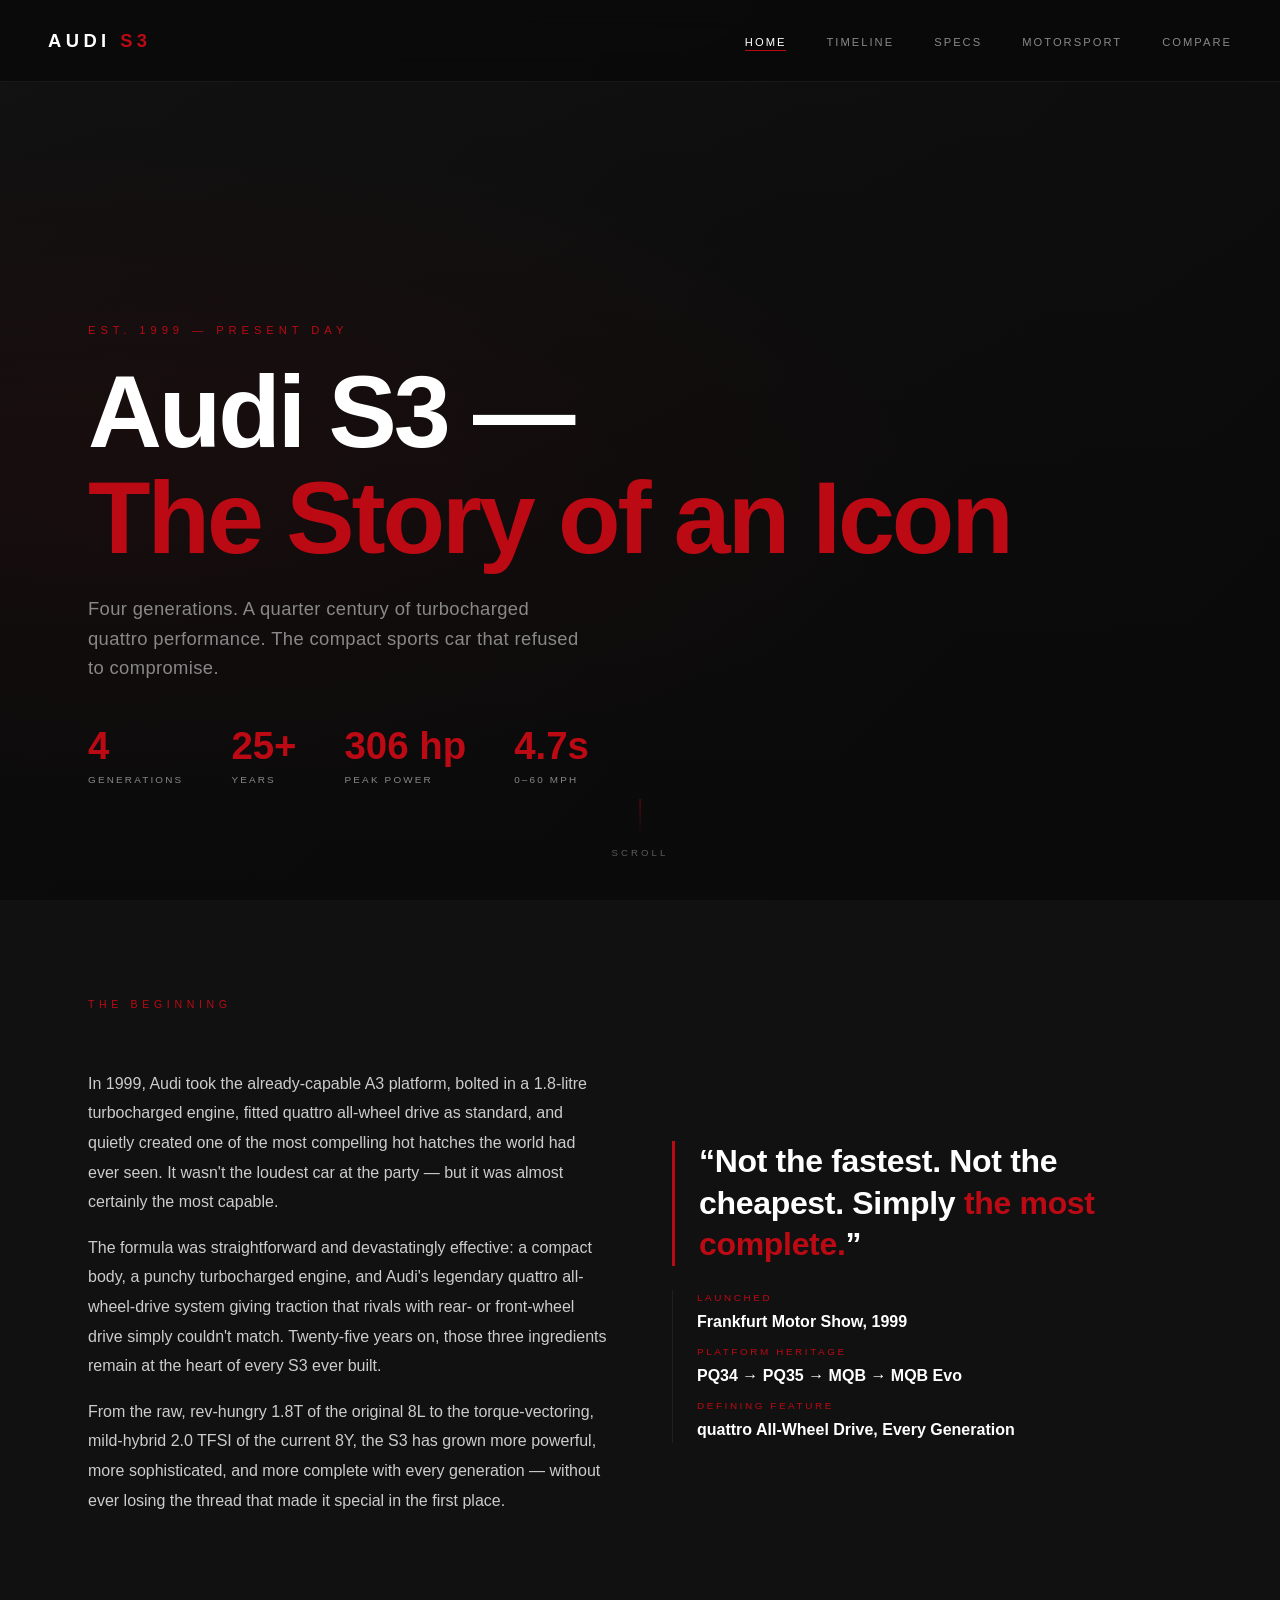
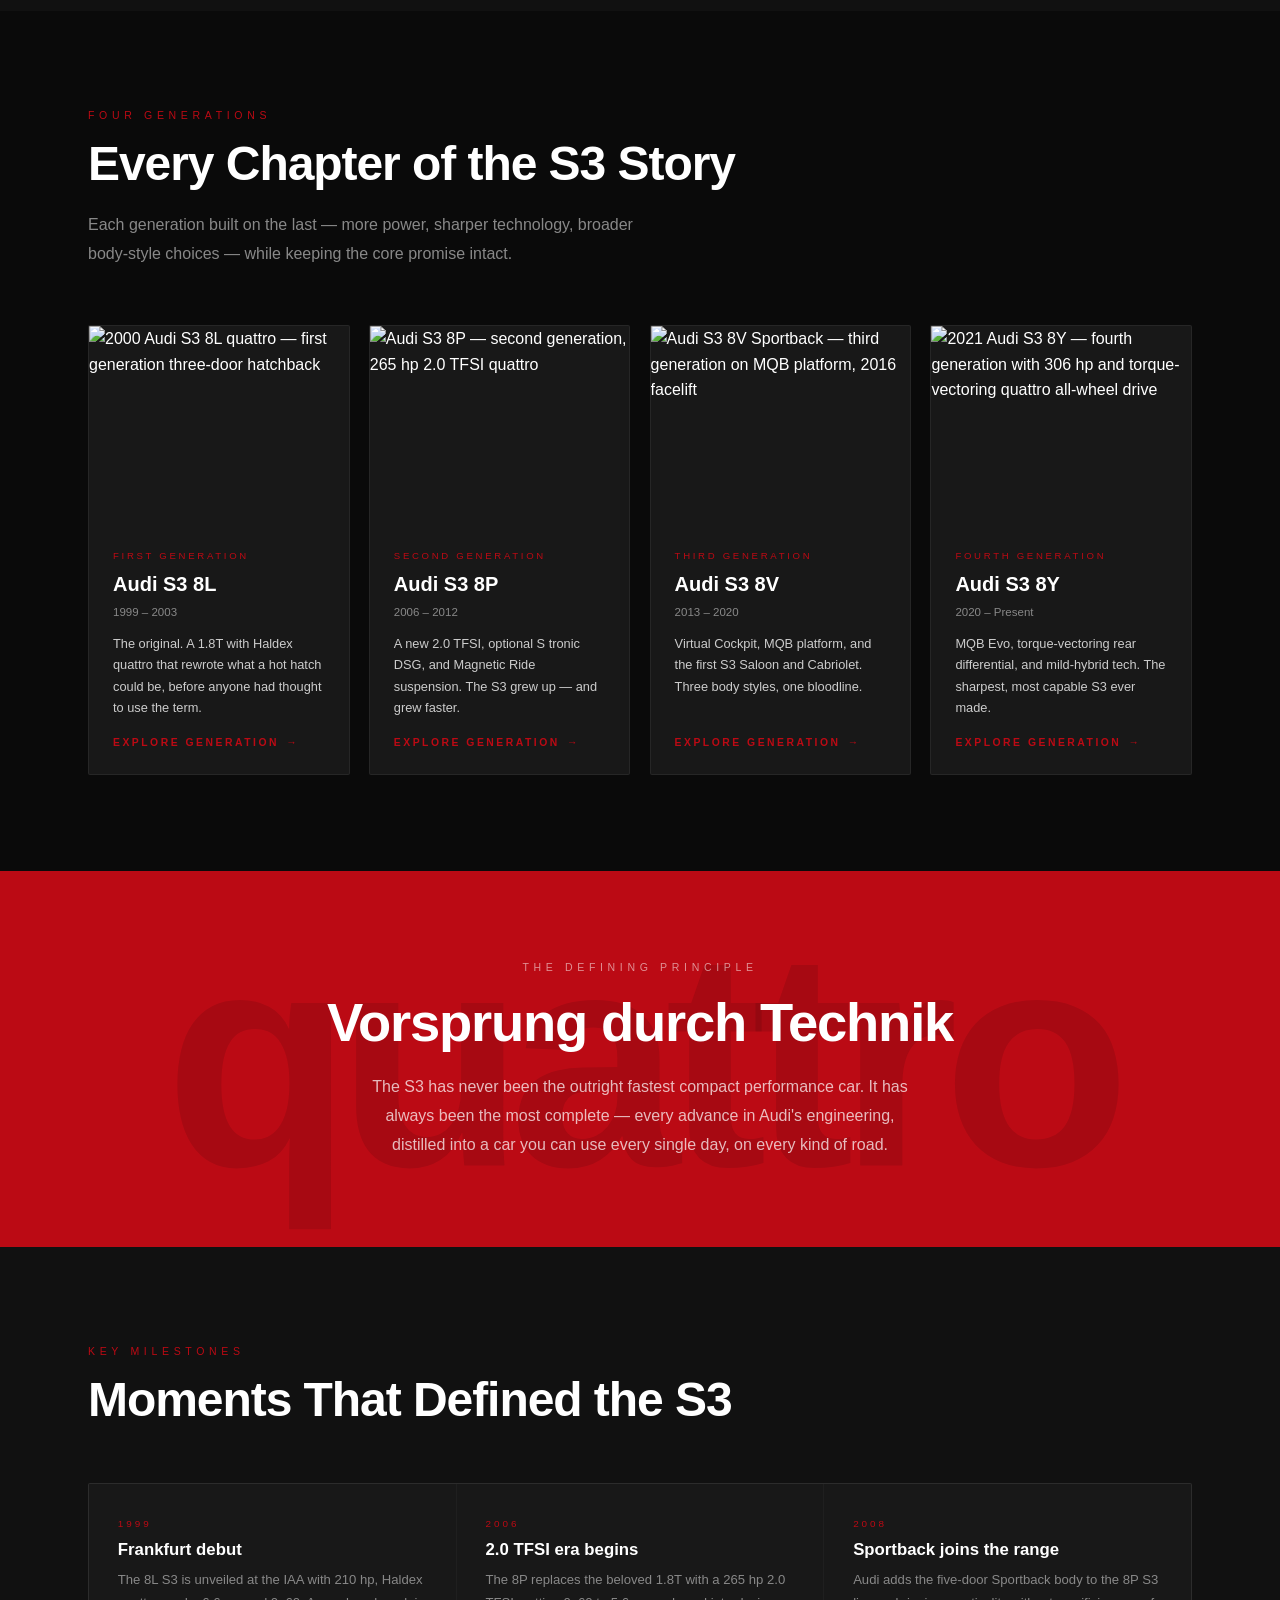
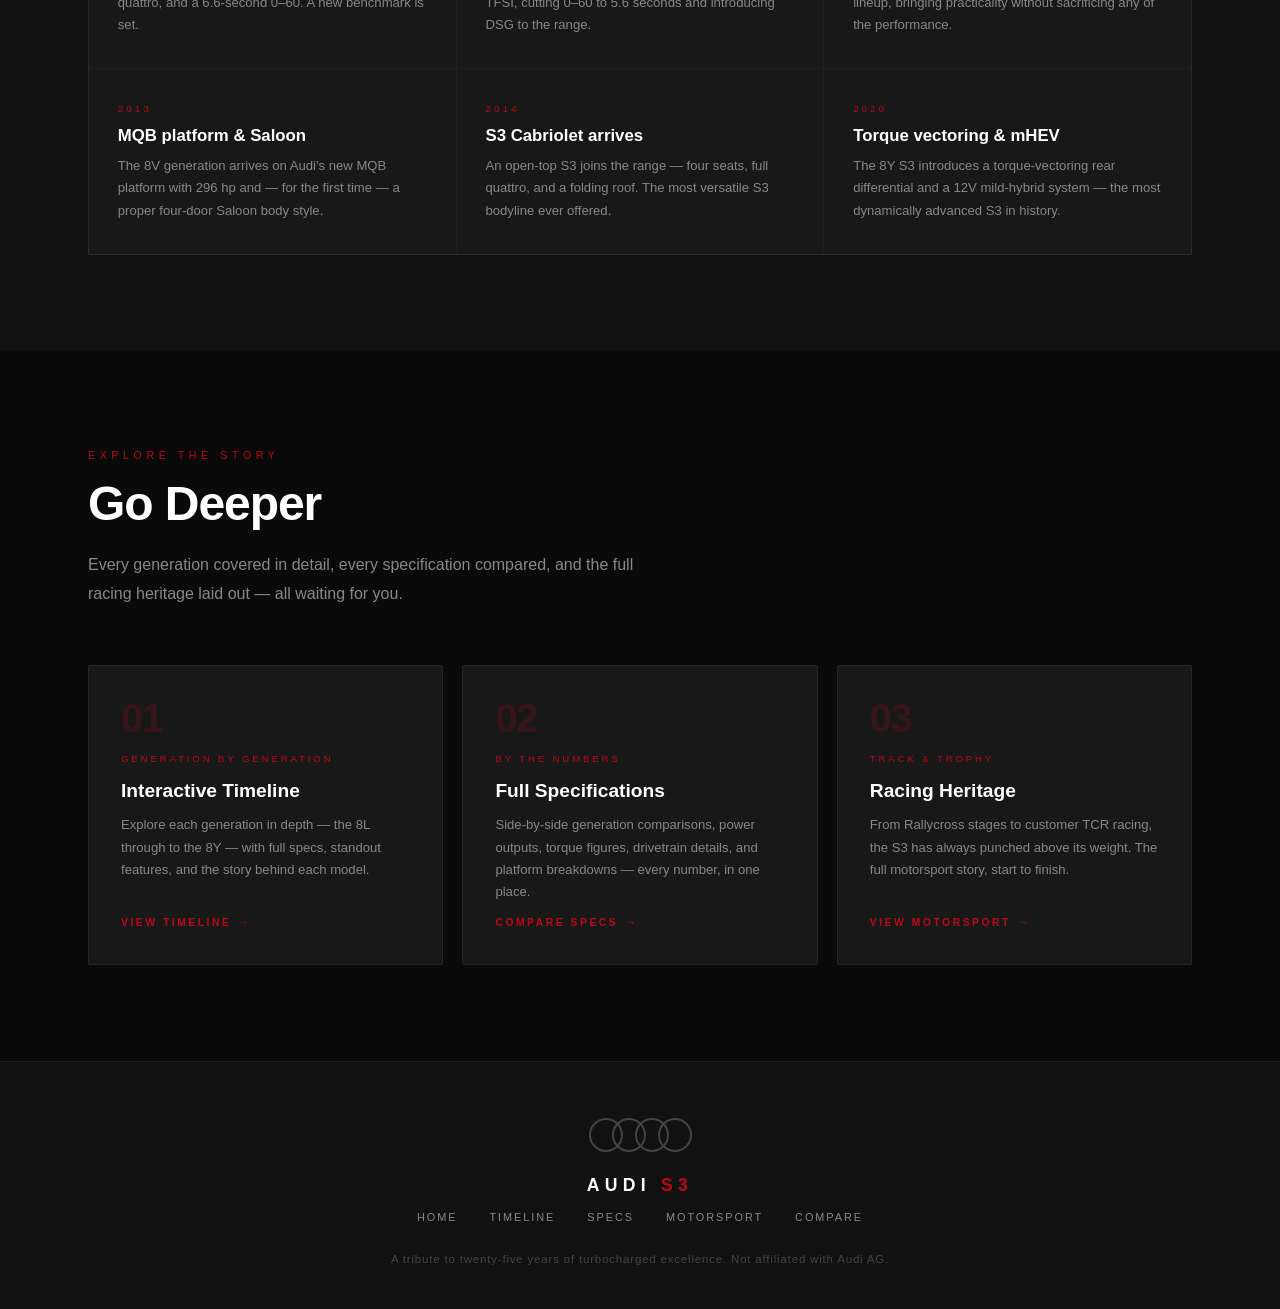
==== commit 8f1e6bab: "Add files via upload" ====
--- a/index.html
+++ b/index.html
@@ -374,6 +374,7 @@
         <a href="timeline.html">Timeline</a>
         <a href="specs.html">Specs</a>
         <a href="motorsport.html">Motorsport</a>
+        <a href="compare.html">Compare</a>
       </nav>
       <p class="footer-copy">A tribute to twenty-five years of turbocharged excellence. Not affiliated with Audi AG.</p>
     </div>
